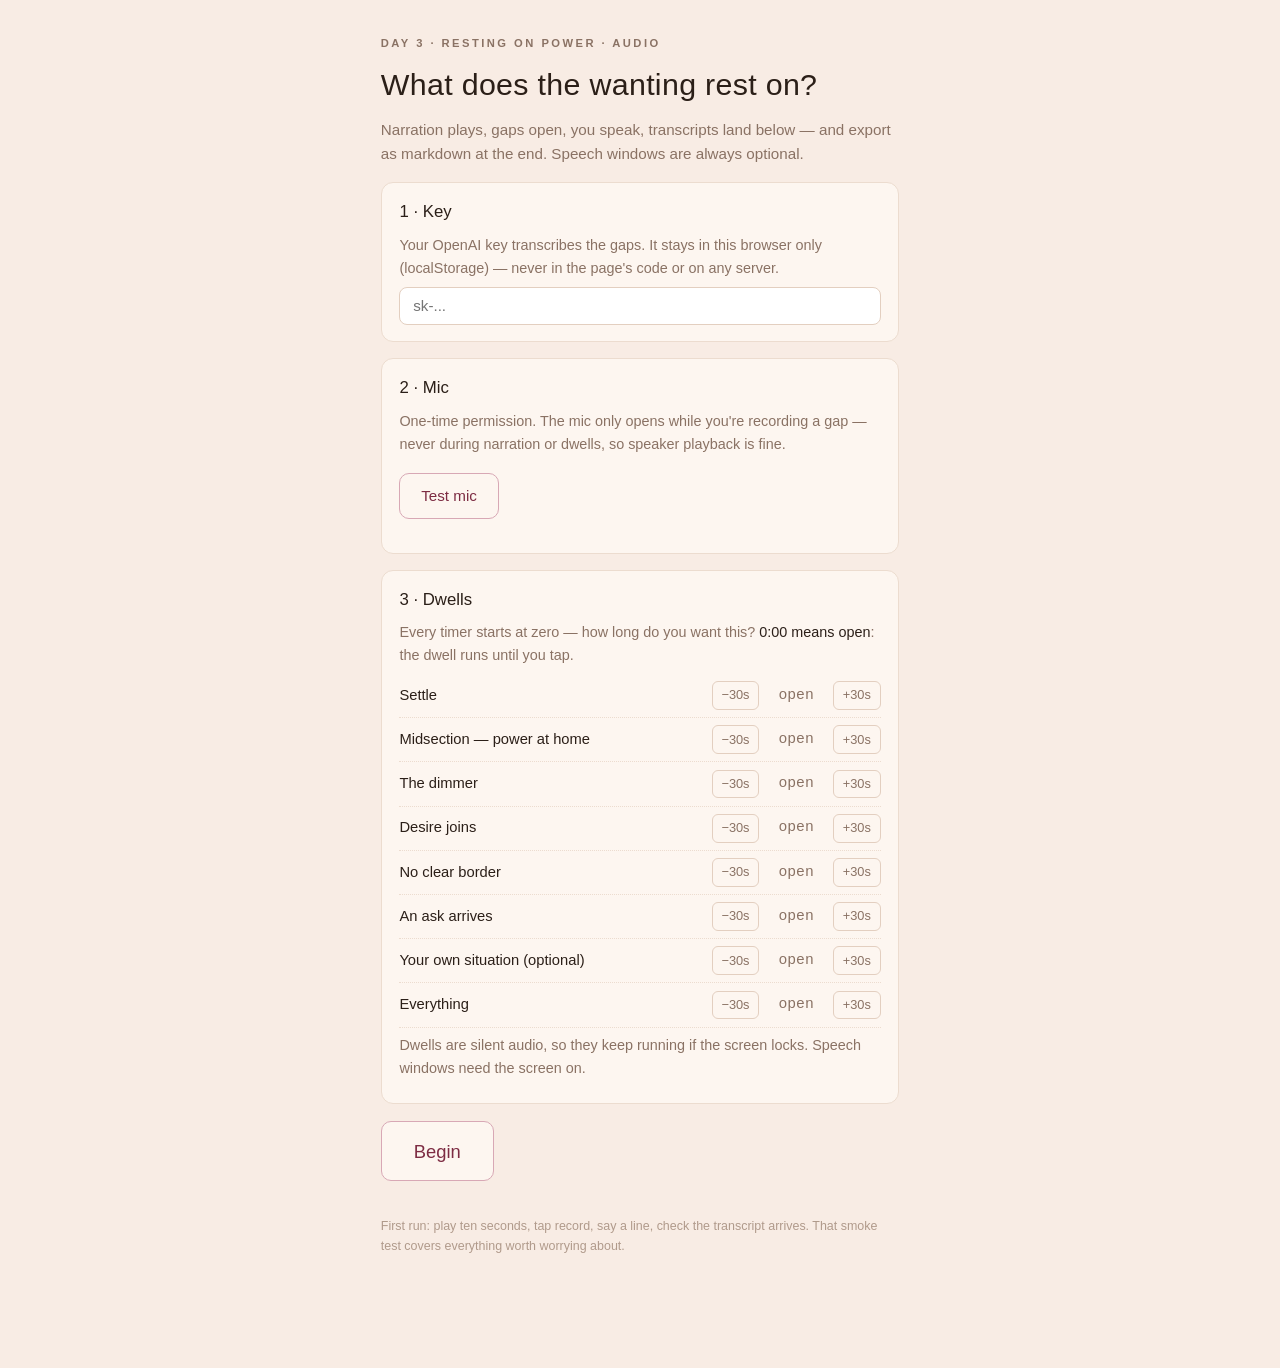
==== index.html @ 7ad9eacd "Day 3 audio player: page, script, build tooling Co-Authored-By: Claude Fable 5 <noreply@anthropic.co" ====
<!DOCTYPE html>
<html lang="en">
<head>
<meta charset="utf-8">
<meta name="viewport" content="width=device-width, initial-scale=1, viewport-fit=cover">
<meta name="robots" content="noindex, nofollow">
<title>Day 3 · audio</title>
<style>
:root{
  --bg:#f8ece4; --bg2:#fdf6f0; --bg3:#f1e0d4;
  --line:#e3cfc0; --line-soft:#ecdccf;
  --ink:#2b1f18; --dim:#8a7264; --faint:#b09a8b;
  --rose:#a63d5a; --rose-deep:#7d2c43; --rose-faint:#d8a8b5;
  --display:"Optima","Candara","Seravek",-apple-system,sans-serif;
  --sans:"Seravek","Avenir Next","Avenir",-apple-system,"Segoe UI",sans-serif;
  --serif:"Charter","Iowan Old Style",Georgia,serif;
  --mono:ui-monospace,"SF Mono",Menlo,monospace;
}
*{box-sizing:border-box;margin:0;padding:0}
html{background:var(--bg)}
body{font-family:var(--sans);color:var(--ink);line-height:1.6;font-size:16px;-webkit-font-smoothing:antialiased}
main{max-width:560px;margin:0 auto;padding:2.2rem 1.3rem 7rem}
button{font:inherit;color:inherit;background:none;border:none;cursor:pointer}
:focus-visible{outline:2px solid var(--rose);outline-offset:3px;border-radius:2px}
.eyebrow{font-size:.7rem;letter-spacing:.22em;text-transform:uppercase;color:var(--dim);font-weight:600}
h1{font-family:var(--display);font-weight:500;font-size:1.9rem;letter-spacing:.01em;margin:.4rem 0 .6rem}
.sub{color:var(--dim);font-size:.95rem;max-width:34em}
.screen{display:none}
.screen.on{display:block}
.card{background:var(--bg2);border:1px solid var(--line-soft);border-radius:12px;padding:1rem 1.1rem;margin:1rem 0}
.card h3{font-family:var(--display);font-weight:500;font-size:1.05rem;margin-bottom:.5rem}
.card p{font-size:.9rem;color:var(--dim);margin:.4rem 0}
input[type=password],input[type=text]{
  width:100%;padding:.6rem .8rem;border:1px solid var(--line);border-radius:8px;
  background:#fff;color:var(--ink);font-size:.95rem}
.btn{display:inline-block;font-size:.95rem;color:var(--rose-deep);border:1px solid var(--rose-faint);
  border-radius:10px;padding:.6rem 1.3rem;background:var(--bg2)}
.btn:hover{border-color:var(--rose-deep)}
.btn.big{font-size:1.15rem;padding:.9rem 2rem;font-family:var(--display)}
.btn.quiet{color:var(--dim);border-color:var(--line)}
.btn:disabled{opacity:.4;pointer-events:none}
.btnrow{display:flex;gap:.7rem;align-items:center;flex-wrap:wrap;margin:1.1rem 0}
.durrow{display:flex;align-items:center;gap:.5rem;padding:.45rem 0;border-bottom:1px dotted var(--line-soft);font-size:.92rem}
.durrow .lab{flex:1}
.durrow .val{font-family:var(--mono);min-width:3.6rem;text-align:center;color:var(--dim)}
.durrow button{font-size:.8rem;color:var(--dim);border:1px solid var(--line);border-radius:6px;padding:.2rem .55rem;background:var(--bg2)}
.durnote{color:var(--faint);font-size:.8rem;margin-top:.6rem}
#stage{min-height:9rem;display:flex;flex-direction:column;justify-content:center;align-items:center;
  text-align:center;background:var(--bg2);border:1px solid var(--line-soft);border-radius:14px;
  padding:1.6rem 1.2rem;margin:1.4rem 0}
#stage .big{font-family:var(--mono);font-size:2.4rem;color:var(--ink);letter-spacing:.04em}
#stage .word{font-family:var(--serif);font-size:1.05rem;color:var(--dim);max-width:26em}
#stage .rec{color:var(--rose-deep);font-weight:600;letter-spacing:.12em;text-transform:uppercase;font-size:.75rem}
@keyframes pulse{0%,100%{opacity:1}50%{opacity:.35}}
#stage .rec.live{animation:pulse 1.4s ease infinite}
.feed{margin-top:1.6rem}
.feed h3{font-size:.7rem;letter-spacing:.22em;text-transform:uppercase;color:var(--faint);font-weight:600;margin-bottom:.5rem}
.entry{border-left:2px solid var(--rose-faint);padding:.2rem 0 .2rem .9rem;margin:.9rem 0}
.entry .lab{font-size:.72rem;letter-spacing:.14em;text-transform:uppercase;color:var(--faint)}
.entry .txt{font-family:var(--serif);font-size:.98rem;line-height:1.6;margin-top:.2rem;min-height:1.2rem}
.entry .txt:focus{outline:none;background:var(--bg2);border-radius:6px}
.err{color:var(--rose-deep);font-size:.85rem;margin:.6rem 0}
#exporttext{width:100%;height:18rem;background:#fff;color:var(--ink);border:1px solid var(--line);
  border-radius:8px;padding:.9rem;font-family:var(--mono);font-size:.76rem;line-height:1.5;margin-top:1rem}
.foot{color:var(--faint);font-size:.78rem;margin-top:2.2rem}
</style>
</head>
<body>
<main>

<!-- ============ SETUP ============ -->
<section id="setup" class="screen on">
  <p class="eyebrow">Day 3 · resting on power · audio</p>
  <h1>What does the wanting rest on?</h1>
  <p class="sub">Narration plays, gaps open, you speak, transcripts land below — and export as markdown at the end. Speech windows are always optional.</p>

  <div class="card">
    <h3>1 · Key</h3>
    <p>Your OpenAI key transcribes the gaps. It stays in this browser only (localStorage) — never in the page's code or on any server.</p>
    <input type="password" id="keyin" placeholder="sk-..." autocomplete="off">
  </div>

  <div class="card">
    <h3>2 · Mic</h3>
    <p>One-time permission. The mic only opens while you're recording a gap — never during narration or dwells, so speaker playback is fine.</p>
    <div class="btnrow"><button class="btn" id="mictest">Test mic</button><span id="micstat" style="font-size:.85rem;color:var(--dim)"></span></div>
  </div>

  <div class="card">
    <h3>3 · Dwells</h3>
    <p>Every timer starts at zero — how long do you want this? <span style="color:var(--ink)">0:00 means open</span>: the dwell runs until you tap.</p>
    <div id="durs"></div>
    <p class="durnote">Dwells are silent audio, so they keep running if the screen locks. Speech windows need the screen on.</p>
  </div>

  <div class="btnrow">
    <button class="btn big" id="begin">Begin</button>
    <button class="btn quiet" id="resume" style="display:none">Resume session</button>
    <button class="btn quiet" id="restart" style="display:none">Start over</button>
  </div>
  <p class="foot">First run: play ten seconds, tap record, say a line, check the transcript arrives. That smoke test covers everything worth worrying about.</p>
</section>

<!-- ============ SESSION ============ -->
<section id="session" class="screen">
  <p class="eyebrow" id="crumb"></p>
  <h1 id="steptitle" style="font-size:1.5rem"></h1>
  <div id="stage"></div>
  <div class="btnrow">
    <button class="btn" id="bigbtn"></button>
    <button class="btn quiet" id="altbtn" style="display:none"></button>
    <button class="btn quiet" id="skipbtn">Skip →</button>
  </div>
  <div class="err" id="errbox" style="display:none"></div>
  <div class="feed"><h3>Transcripts this session</h3><div id="feed"></div></div>
</section>

<!-- ============ DONE ============ -->
<section id="done" class="screen">
  <p class="eyebrow">Day 3 · export</p>
  <h1>The day, in your words</h1>
  <p class="sub">Copy this into the course thread — same ritual as the artifact export. Entries are editable on the session screen before you export.</p>
  <textarea id="exporttext" readonly></textarea>
  <div class="btnrow">
    <button class="btn" id="copybtn">Copy</button>
    <button class="btn quiet" id="backbtn">← Back to session</button>
    <button class="btn quiet" id="newbtn">New session</button>
  </div>
</section>

</main>
<audio id="au" preload="auto" playsinline></audio>
<script>
(function(){
var NS='owaudio_d3_';
function save(k,v){try{localStorage.setItem(NS+k,v)}catch(e){}}
function load(k){try{return localStorage.getItem(NS+k)}catch(e){return null}}
function jload(k,d){try{return JSON.parse(load(k))||d}catch(e){return d}}
function fmt(s){s=Math.max(0,Math.round(s));return Math.floor(s/60)+':'+String(s%60).padStart(2,'0')}

/* ---------- flow ---------- */
function S(id,crumb,title){return {t:'say',id:id,crumb:crumb,title:title}}
function SPK(key,label,prompt,title,long){return {t:'speak',key:key,label:label,prompt:prompt,crumb:'Speech window',title:title,long:!!long}}
function DW(key,title){return {t:'dwell',key:key,crumb:'Dwell',title:title}}
var SEQ=[
 S('arrive','Arrive','Arrive'),
 S('soak_intro','Soak','Four voices, then yours'),
 S('soak1','Soak · 1 of 5','Blackstone — the real thing'),
 SPK('d3_soak1','✎ d3_soak1 · the real thing','prompt_generic','In your own words'),
 S('soak1_verify','Soak · 1 of 5','The verify'),
 S('soak2','Soak · 2 of 5','Blackstone — the counterfeit'),
 SPK('d3_soak2','✎ d3_soak2 · the counterfeit','prompt_generic','In your own words'),
 S('soak2_verify','Soak · 2 of 5','The verify'),
 S('soak3','Soak · 3 of 5','Chapman — “Power”'),
 SPK('d3_soak3','✎ d3_soak3 · Chapman, Power','prompt_generic','In your own words'),
 S('soak3_verify','Soak · 3 of 5','The verify'),
 S('soak4','Soak · 4 of 5','Chapman — wrathful practice'),
 SPK('d3_soak4','✎ d3_soak4 · wrathful','prompt_generic','In your own words'),
 S('soak4_verify','Soak · 4 of 5','The verify'),
 S('soak5','Soak · 5 of 5','The fifth voice is yours'),
 SPK('d3_soak5','✎ d3_soak5 · where does it land now','',  'Where does it land now?'),
 S('practice_intro','Practice','Midsection-anchored'),
 S('st_settle','Practice · 1 of 8','Settle'),
 DW('settle','Settle'),
 SPK('d3_st_settle','Settle — notes','prompt_generic','What showed up?'),
 S('st_power','Practice · 2 of 8','Midsection — power at home'),
 DW('power','Midsection — power at home'),
 SPK('d3_st_power','Power at home — notes','prompt_generic','What showed up?'),
 S('st_dimmer','Practice · 3 of 8','The dimmer'),
 DW('dimmer','The dimmer'),
 SPK('d3_st_dimmer','The dimmer — notes','prompt_dimmer','Intensifying vs. pushing'),
 S('st_blend','Practice · 4 of 8','Desire joins'),
 DW('blend','Desire joins'),
 SPK('d3_st_blend','Desire joins — notes','prompt_generic','What showed up?'),
 S('st_border','Practice · 5 of 8','No clear border'),
 DW('border','No clear border'),
 SPK('d3_st_border','No clear border — notes','prompt_border','What did the border turn out to be?'),
 S('st_ask','Practice · 6 of 8','An ask arrives'),
 DW('ask','An ask arrives'),
 SPK('d3_st_ask','An ask arrives — notes','prompt_ask','Did both wants stay visible?'),
 S('st_own','Practice · 7 of 8','Optional — your own situation'),
 DW('own','Your own situation'),
 SPK('d3_st_own','Your own situation — notes','prompt_generic','What held?'),
 S('st_everything','Practice · 8 of 8','Everything'),
 DW('everything','Everything'),
 SPK('d3_st_everything','Everything — notes','prompt_generic','What showed up?'),
 S('sayitback','Say it back','Ground, or push?'),
 SPK('d3_sayitback','✎ d3_sayitback · ground or push','','Ground, or push?',true),
 S('sayitback_sources','Say it back','The sources'),
 SPK('feedback','Feedback','prompt_feedback','For the build'),
 S('close','Close','The field note stays in the field')
];
var DWELLS=[['settle','Settle'],['power','Midsection — power at home'],['dimmer','The dimmer'],
 ['blend','Desire joins'],['border','No clear border'],['ask','An ask arrives'],
 ['own','Your own situation (optional)'],['everything','Everything']];

/* ---------- state ---------- */
var idx=Number(load('idx'))||0;
var tx=jload('tx',{});        // key -> {text, at}
var sat=jload('sat',{});      // dwell key -> seconds actually dwelt
var t0=Number(load('t0'))||0; // session epoch start
var au=document.getElementById('au');
var micStream=null, rec=null, chunks=[], recTimer=null, recStart=0, lastBlob=null, lastKey=null;
var dwellIv=null, dwellLoops=0, dwellStart=0, dwellOpen=false;

/* ---------- screens ---------- */
var scr={setup:document.getElementById('setup'),session:document.getElementById('session'),done:document.getElementById('done')};
function show(id){for(var k in scr)scr[k].classList.toggle('on',k===id);window.scrollTo(0,0)}

/* ---------- setup ---------- */
var keyin=document.getElementById('keyin');
keyin.value=localStorage.getItem('owaudio_key')||'';
keyin.addEventListener('change',function(){localStorage.setItem('owaudio_key',keyin.value.trim())});
document.getElementById('mictest').addEventListener('click',function(){
  var st=document.getElementById('micstat');st.textContent='asking…';
  navigator.mediaDevices.getUserMedia({audio:true}).then(function(s){
    s.getTracks().forEach(function(t){t.stop()});st.textContent='✓ mic works';
  }).catch(function(e){st.textContent='✗ '+e.name});
});
var dursEl=document.getElementById('durs');
DWELLS.forEach(function(d){
  var key=d[0],row=document.createElement('div');row.className='durrow';
  var cur=Number(load('dur_'+key))||0;
  row.innerHTML='<span class="lab">'+d[1]+'</span><button data-d="-30">−30s</button>'+
    '<span class="val">'+(cur?fmt(cur):'open')+'</span><button data-d="30">+30s</button>';
  row.querySelectorAll('button').forEach(function(b){
    b.addEventListener('click',function(){
      cur=Math.max(0,Math.min(1800,cur+Number(b.getAttribute('data-d'))));
      save('dur_'+key,String(cur));
      row.querySelector('.val').textContent=cur?fmt(cur):'open';
    });
  });
  dursEl.appendChild(row);
});
if(idx>0&&idx<SEQ.length){
  document.getElementById('resume').style.display='inline-block';
  document.getElementById('restart').style.display='inline-block';
}
document.getElementById('begin').addEventListener('click',function(){
  if(!localStorage.getItem('owaudio_key')){keyin.focus();return}
  resetSession();wake();show('session');go(0);
});
document.getElementById('resume').addEventListener('click',function(){wake();show('session');go(idx)});
document.getElementById('restart').addEventListener('click',function(){resetSession();renderFeed();
  document.getElementById('resume').style.display='none';document.getElementById('restart').style.display='none'});
function resetSession(){idx=0;tx={};sat={};t0=Date.now();
  save('idx','0');save('tx','{}');save('sat','{}');save('t0',String(t0))}

/* ---------- wake lock ---------- */
var wl=null;
function wake(){if(navigator.wakeLock)navigator.wakeLock.request('screen').then(function(l){wl=l}).catch(function(){})}
document.addEventListener('visibilitychange',function(){if(document.visibilityState==='visible'&&!scr.setup.classList.contains('on'))wake()});

/* ---------- session ui ---------- */
var crumb=document.getElementById('crumb'),title=document.getElementById('steptitle'),
    stage=document.getElementById('stage'),bigbtn=document.getElementById('bigbtn'),
    altbtn=document.getElementById('altbtn'),skipbtn=document.getElementById('skipbtn'),
    errbox=document.getElementById('errbox'),feed=document.getElementById('feed');
function setStage(html){stage.innerHTML=html}
function setButtons(main,mainFn,alt,altFn){
  bigbtn.textContent=main||'';bigbtn.style.display=main?'inline-block':'none';bigbtn.onclick=mainFn||null;
  altbtn.textContent=alt||'';altbtn.style.display=alt?'inline-block':'none';altbtn.onclick=altFn||null;
}
function err(msg){errbox.style.display=msg?'block':'none';errbox.textContent=msg||''}

function go(i){
  clearInterval(dwellIv);dwellIv=null;err('');
  if(i>=SEQ.length){finish();return}
  idx=i;save('idx',String(i));
  var st=SEQ[i];crumb.textContent=st.crumb;title.textContent=st.title;
  if(st.t==='say')doSay(st);
  else if(st.t==='dwell')doDwell(st);
  else doSpeak(st);
}
skipbtn.addEventListener('click',function(){au.pause();au.onended=null;stopRec(true);go(idx+1)});

/* ---------- narration ---------- */
function play(id,onend){au.onended=onend||null;au.src='audio/'+id+'.mp3';au.play().catch(function(e){err('Tap play — '+e.name)})}
function doSay(st){
  setStage('<span class="word">narration</span>');
  setButtons('Pause',function(){
    if(au.paused){au.play();bigbtn.textContent='Pause'}else{au.pause();bigbtn.textContent='Play'}
  },'Replay',function(){play(st.id,function(){go(idx+1)})});
  play(st.id,function(){go(idx+1)});
}

/* ---------- dwell: looped silence -> chime ---------- */
function doDwell(st){
  var dur=Number(load('dur_'+st.key))||0;dwellOpen=(dur===0);
  dwellLoops=0;dwellStart=Date.now();
  function tick(){
    var el=(Date.now()-dwellStart)/1000;
    setStage('<span class="big">'+(dwellOpen?fmt(el):fmt(Math.max(0,dur-el)))+'</span>'+
      '<span class="word">'+(dwellOpen?'open dwell — end when you want':'the chime is permission, not a demand')+'</span>');
    if(!dwellOpen&&el>=dur){endDwell(st)}
  }
  dwellIv=setInterval(tick,500);tick();
  setButtons(dwellOpen?'End dwell':'End early',function(){endDwell(st)},null,null);
  loopSilence();
}
function loopSilence(){au.onended=function(){dwellLoops++;loopSilence()};au.src='audio/silence30.mp3';au.play().catch(function(){})}
function endDwell(st){
  clearInterval(dwellIv);dwellIv=null;au.onended=null;
  sat[st.key]=Math.round((Date.now()-dwellStart)/1000);save('sat',JSON.stringify(sat));
  au.src='audio/chime.mp3';
  au.onended=function(){go(idx+1)};
  au.play().catch(function(){go(idx+1)});
}

/* ---------- speech windows ---------- */
function doSpeak(st){
  lastKey=st.key;lastBlob=null;
  function idle(){
    var existing=tx[st.key];
    setStage('<span class="word">'+st.title+(existing?'<br><em>already answered — record again to replace</em>':'')+'</span>');
    setButtons('● Record',startRec,'Continue →',function(){go(idx+1)});
  }
  if(st.prompt){play(st.prompt,idle);setStage('<span class="word">…</span>');setButtons(null,null,null,null)}
  else idle();

  function startRec(){
    err('');
    navigator.mediaDevices.getUserMedia({audio:true}).then(function(s){
      micStream=s;chunks=[];
      var mime=['audio/mp4','audio/webm;codecs=opus','audio/webm'].find(function(m){return window.MediaRecorder&&MediaRecorder.isTypeSupported(m)})||'';
      rec=new MediaRecorder(s,mime?{mimeType:mime}:undefined);
      rec.ondataavailable=function(e){if(e.data.size)chunks.push(e.data)};
      rec.onstop=function(){
        micStream.getTracks().forEach(function(t){t.stop()});micStream=null;
        var blob=new Blob(chunks,{type:rec.mimeType||'audio/webm'});
        if(blob.size<1200){idle();return}
        lastBlob=blob;transcribe(blob,st);
      };
      recStart=Date.now();rec.start();
      recTimer=setInterval(function(){
        var el=(Date.now()-recStart)/1000;
        setStage('<span class="rec live">● recording</span><span class="big">'+fmt(el)+'</span>');
        if(el>=180)stopRec();
      },400);
      setStage('<span class="rec live">● recording</span><span class="big">0:00</span>');
      setButtons('⏹ Stop',function(){stopRec()},null,null);
    }).catch(function(e){err('Mic: '+e.name)});
  }
}
function stopRec(silent){
  clearInterval(recTimer);recTimer=null;
  if(rec&&rec.state!=='inactive'){if(silent)rec.onstop=function(){if(micStream){micStream.getTracks().forEach(function(t){t.stop()});micStream=null}};rec.stop()}
  rec=silent?null:rec;
}
function transcribe(blob,st){
  setStage('<span class="word">transcribing…</span>');setButtons(null,null,null,null);
  var key=localStorage.getItem('owaudio_key');
  var ext=(blob.type.indexOf('mp4')>-1)?'mp4':'webm';
  var fd=new FormData();
  fd.append('file',blob,'clip.'+ext);
  fd.append('model','whisper-1');
  fd.append('language','en');
  fd.append('temperature','0');
  fd.append('prompt','Owning wanting course. Blackstone, Chapman, Hudson, midsection, facsimile, counterfeit, ferocity, wrathful, dantien, kua, desire settling on power, the dimmer, no clear border.');
  fetch('https://api.openai.com/v1/audio/transcriptions',{method:'POST',headers:{'Authorization':'Bearer '+key},body:fd})
  .then(function(r){if(!r.ok)return r.text().then(function(t){throw new Error(r.status+' '+t.slice(0,120))});return r.json()})
  .then(function(j){
    tx[st.key]={text:(j.text||'').trim(),at:Math.round((Date.now()-t0)/1000)};
    save('tx',JSON.stringify(tx));renderFeed();
    setStage('<span class="word">✓ landed below — edit it there if needed</span>');
    setButtons('Continue →',function(){go(idx+1)},'Re-record',function(){go(idx)});
  })
  .catch(function(e){
    err('Transcription failed: '+e.message);
    setStage('<span class="word">the recording is still here</span>');
    setButtons('Retry',function(){transcribe(blob,st)},'Type instead',function(){
      tx[st.key]={text:'',at:Math.round((Date.now()-t0)/1000)};save('tx',JSON.stringify(tx));
      renderFeed();err('');
      setStage('<span class="word">type into the entry below, then continue</span>');
      setButtons('Continue →',function(){go(idx+1)},null,null);
    });
  });
}

/* ---------- transcript feed ---------- */
function labelFor(key){
  var s=SEQ.find(function(x){return x.t==='speak'&&x.key===key});return s?s.label:key;
}
function renderFeed(){
  feed.innerHTML='';
  Object.keys(tx).forEach(function(k){
    var e=document.createElement('div');e.className='entry';
    e.innerHTML='<div class="lab">'+labelFor(k)+' · at '+fmt(tx[k].at)+'</div>'+
      '<div class="txt" contenteditable="true"></div>';
    var t=e.querySelector('.txt');t.textContent=tx[k].text;
    t.addEventListener('input',function(){tx[k].text=t.textContent;save('tx',JSON.stringify(tx))});
    feed.appendChild(e);
  });
}
renderFeed();

/* ---------- export ---------- */
function buildExport(){
  var out=['## Day 3 · Resting on power — audio session export ('+new Date().toISOString().slice(0,10)+')',''];
  DWELLS.forEach(function(d){
    var k=d[0],note=tx['d3_st_'+k];
    if(!sat[k]&&!(note&&note.text))return;
    out.push('**'+d[1].replace(' (optional)','')+'**'+(sat[k]?' — ✓ sat ('+fmt(sat[k])+')':''));
    if(note&&note.text)out.push(note.text);
    out.push('');
  });
  ['d3_soak1','d3_soak2','d3_soak3','d3_soak4','d3_soak5','d3_sayitback'].forEach(function(k){
    if(tx[k]&&tx[k].text){out.push('**✎ '+k+'** · at '+fmt(tx[k].at),tx[k].text,'')}
  });
  if(tx.feedback&&tx.feedback.text){out.push('**Feedback**',tx.feedback.text,'')}
  return out.join('\n');
}
function finish(){document.getElementById('exporttext').value=buildExport();show('done')}
document.getElementById('copybtn').addEventListener('click',function(){
  var ta=document.getElementById('exporttext');ta.select();
  try{navigator.clipboard.writeText(ta.value)}catch(e){document.execCommand('copy')}
  this.textContent='Copied ✓';var b=this;setTimeout(function(){b.textContent='Copy'},1800);
});
document.getElementById('backbtn').addEventListener('click',function(){show('session');go(Math.min(idx,SEQ.length-1))});
document.getElementById('newbtn').addEventListener('click',function(){resetSession();renderFeed();show('setup')});
})();
</script>
</body>
</html>
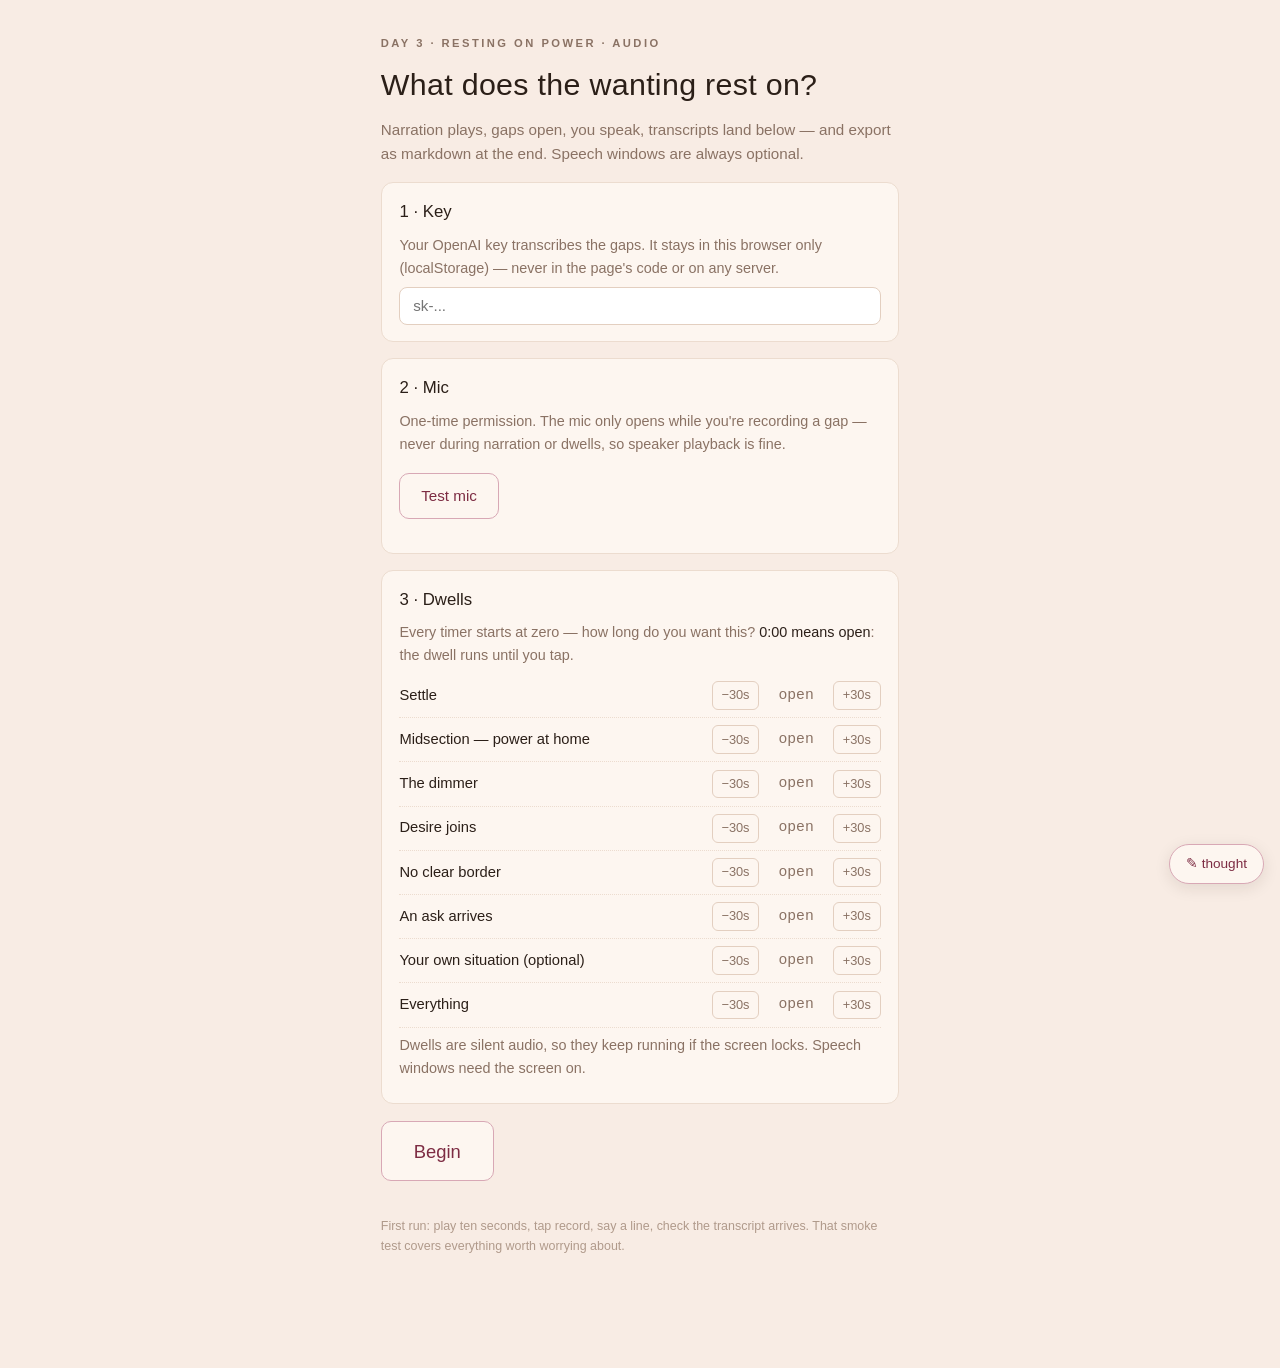
==== commit 100a51d9: "Traveling pen: pause anywhere, type/paste or record a thought; lands in feed + export Co-Authored-By" ====
--- a/index.html
+++ b/index.html
@@ -63,6 +63,18 @@
 #exporttext{width:100%;height:18rem;background:#fff;color:var(--ink);border:1px solid var(--line);
   border-radius:8px;padding:.9rem;font-family:var(--mono);font-size:.76rem;line-height:1.5;margin-top:1rem}
 .foot{color:var(--faint);font-size:.78rem;margin-top:2.2rem}
+#notedock{position:fixed;right:1rem;bottom:1rem;z-index:8;width:min(340px,calc(100vw - 2rem));
+  display:flex;flex-direction:column;align-items:flex-end;gap:.5rem}
+#notebtn{font-size:.85rem;color:var(--rose-deep);border:1px solid var(--rose-faint);border-radius:999px;
+  padding:.5rem 1rem;background:var(--bg2);box-shadow:0 4px 16px rgba(43,31,24,.10)}
+#notepanel{width:100%;background:var(--bg2);border:1px solid var(--line);border-radius:12px;
+  padding:.8rem;box-shadow:0 6px 24px rgba(43,31,24,.12)}
+#notepen{min-height:4.5rem;max-height:34vh;overflow:auto;background:#fff;border:1px dashed var(--line);
+  border-radius:8px;padding:.7rem .8rem;font-size:.95rem;line-height:1.55;color:var(--ink)}
+#notepen:focus{outline:none;border-color:var(--rose);border-style:solid}
+#notepen:empty::before{content:attr(data-ph);color:var(--faint)}
+#notepanel .btnrow{margin:.7rem 0 0}
+#notepanel .btn{padding:.4rem .9rem;font-size:.85rem}
 </style>
 </head>
 <body>
@@ -129,6 +141,21 @@
 </section>
 
 </main>
+
+<!-- traveling pen — available at any step -->
+<div id="notedock" hidden>
+  <div id="notepanel" hidden>
+    <div id="notepen" contenteditable="true" data-ph="type or paste — or record"></div>
+    <div class="btnrow">
+      <button class="btn" id="noterec">● Record</button>
+      <button class="btn" id="notesave">Save</button>
+      <button class="btn quiet" id="notecancel">Cancel</button>
+    </div>
+    <div class="err" id="noteerr" style="display:none"></div>
+  </div>
+  <button id="notebtn">✎ thought</button>
+</div>
+
 <audio id="au" preload="auto" playsinline></audio>
 <script>
 (function(){
@@ -205,7 +232,8 @@
 
 /* ---------- screens ---------- */
 var scr={setup:document.getElementById('setup'),session:document.getElementById('session'),done:document.getElementById('done')};
-function show(id){for(var k in scr)scr[k].classList.toggle('on',k===id);window.scrollTo(0,0)}
+function show(id){for(var k in scr)scr[k].classList.toggle('on',k===id);
+  document.getElementById('notedock').hidden=(id!=='session');window.scrollTo(0,0)}
 
 /* ---------- setup ---------- */
 var keyin=document.getElementById('keyin');
@@ -347,8 +375,7 @@
   if(rec&&rec.state!=='inactive'){if(silent)rec.onstop=function(){if(micStream){micStream.getTracks().forEach(function(t){t.stop()});micStream=null}};rec.stop()}
   rec=silent?null:rec;
 }
-function transcribe(blob,st){
-  setStage('<span class="word">transcribing…</span>');setButtons(null,null,null,null);
+function whisper(blob){
   var key=localStorage.getItem('owaudio_key');
   var ext=(blob.type.indexOf('mp4')>-1)?'mp4':'webm';
   var fd=new FormData();
@@ -357,10 +384,15 @@
   fd.append('language','en');
   fd.append('temperature','0');
   fd.append('prompt','Owning wanting course. Blackstone, Chapman, Hudson, midsection, facsimile, counterfeit, ferocity, wrathful, dantien, kua, desire settling on power, the dimmer, no clear border.');
-  fetch('https://api.openai.com/v1/audio/transcriptions',{method:'POST',headers:{'Authorization':'Bearer '+key},body:fd})
-  .then(function(r){if(!r.ok)return r.text().then(function(t){throw new Error(r.status+' '+t.slice(0,120))});return r.json()})
-  .then(function(j){
-    tx[st.key]={text:(j.text||'').trim(),at:Math.round((Date.now()-t0)/1000)};
+  return fetch('https://api.openai.com/v1/audio/transcriptions',{method:'POST',headers:{'Authorization':'Bearer '+key},body:fd})
+    .then(function(r){if(!r.ok)return r.text().then(function(t){throw new Error(r.status+' '+t.slice(0,120))});return r.json()})
+    .then(function(j){return (j.text||'').trim()});
+}
+function transcribe(blob,st){
+  setStage('<span class="word">transcribing…</span>');setButtons(null,null,null,null);
+  whisper(blob)
+  .then(function(text){
+    tx[st.key]={text:text,at:Math.round((Date.now()-t0)/1000)};
     save('tx',JSON.stringify(tx));renderFeed();
     setStage('<span class="word">✓ landed below — edit it there if needed</span>');
     setButtons('Continue →',function(){go(idx+1)},'Re-record',function(){go(idx)});
@@ -377,6 +409,58 @@
   });
 }
 
+/* ---------- traveling pen: pause anywhere, type/paste or record ---------- */
+var notebtn=document.getElementById('notebtn'),notepanel=document.getElementById('notepanel'),
+    notepen=document.getElementById('notepen'),noteerr=document.getElementById('noteerr'),
+    pausedByNote=false,nStream=null,nRec=null;
+function noteErr(m){noteerr.style.display=m?'block':'none';noteerr.textContent=m||''}
+notebtn.addEventListener('click',function(){
+  if(!notepanel.hidden){closeNote(false);return}
+  pausedByNote=(!au.paused&&SEQ[idx]&&SEQ[idx].t!=='dwell');
+  if(pausedByNote){au.pause();if(SEQ[idx].t==='say')bigbtn.textContent='Play'}
+  notepanel.hidden=false;notebtn.textContent='✕ close';notepen.focus();
+});
+document.getElementById('notecancel').addEventListener('click',function(){closeNote(false)});
+document.getElementById('notesave').addEventListener('click',function(){closeNote(true)});
+function closeNote(saveIt){
+  stopNoteRec();
+  if(saveIt){
+    var t=notepen.innerText.trim();
+    if(t){
+      var k='note_'+Date.now();
+      tx[k]={text:t,at:Math.round((Date.now()-t0)/1000),label:(SEQ[idx]?SEQ[idx].title:'')};
+      save('tx',JSON.stringify(tx));renderFeed();
+    }
+  }
+  notepen.textContent='';noteErr('');notepanel.hidden=true;notebtn.textContent='✎ thought';
+  if(pausedByNote){au.play().catch(function(){});if(SEQ[idx]&&SEQ[idx].t==='say')bigbtn.textContent='Pause'}
+  pausedByNote=false;
+}
+function stopNoteRec(){if(nRec&&nRec.state!=='inactive')nRec.stop();else if(nStream){nStream.getTracks().forEach(function(t){t.stop()});nStream=null}}
+document.getElementById('noterec').addEventListener('click',function(){
+  var b=this;
+  if(nRec&&nRec.state==='recording'){nRec.stop();return}
+  noteErr('');
+  navigator.mediaDevices.getUserMedia({audio:true}).then(function(s){
+    nStream=s;var chunks2=[];
+    var mime=['audio/mp4','audio/webm;codecs=opus','audio/webm'].find(function(m){return window.MediaRecorder&&MediaRecorder.isTypeSupported(m)})||'';
+    nRec=new MediaRecorder(s,mime?{mimeType:mime}:undefined);
+    nRec.ondataavailable=function(e){if(e.data.size)chunks2.push(e.data)};
+    nRec.onstop=function(){
+      nStream.getTracks().forEach(function(t){t.stop()});nStream=null;
+      b.textContent='● Record';
+      var blob=new Blob(chunks2,{type:nRec.mimeType||'audio/webm'});nRec=null;
+      if(blob.size<1200)return;
+      b.textContent='…transcribing';
+      whisper(blob).then(function(text){
+        b.textContent='● Record';
+        notepen.textContent=(notepen.innerText.trim()?notepen.innerText.trim()+' ':'')+text;
+      }).catch(function(e){b.textContent='● Record';noteErr('Transcription failed: '+e.message)});
+    };
+    nRec.start();b.textContent='⏹ Stop';
+  }).catch(function(e){noteErr('Mic: '+e.name)});
+});
+
 /* ---------- transcript feed ---------- */
 function labelFor(key){
   var s=SEQ.find(function(x){return x.t==='speak'&&x.key===key});return s?s.label:key;
@@ -385,7 +469,7 @@
   feed.innerHTML='';
   Object.keys(tx).forEach(function(k){
     var e=document.createElement('div');e.className='entry';
-    e.innerHTML='<div class="lab">'+labelFor(k)+' · at '+fmt(tx[k].at)+'</div>'+
+    e.innerHTML='<div class="lab">'+(k.indexOf('note_')===0?('✎ thought · during '+(tx[k].label||'—')):labelFor(k))+' · at '+fmt(tx[k].at)+'</div>'+
       '<div class="txt" contenteditable="true"></div>';
     var t=e.querySelector('.txt');t.textContent=tx[k].text;
     t.addEventListener('input',function(){tx[k].text=t.textContent;save('tx',JSON.stringify(tx))});
@@ -407,6 +491,9 @@
   ['d3_soak1','d3_soak2','d3_soak3','d3_soak4','d3_soak5','d3_sayitback'].forEach(function(k){
     if(tx[k]&&tx[k].text){out.push('**✎ '+k+'** · at '+fmt(tx[k].at),tx[k].text,'')}
   });
+  Object.keys(tx).forEach(function(k){
+    if(k.indexOf('note_')===0&&tx[k].text){out.push('**✎ thought · during '+(tx[k].label||'—')+' · at '+fmt(tx[k].at)+'**',tx[k].text,'')}
+  });
   if(tx.feedback&&tx.feedback.text){out.push('**Feedback**',tx.feedback.text,'')}
   return out.join('\n');
 }
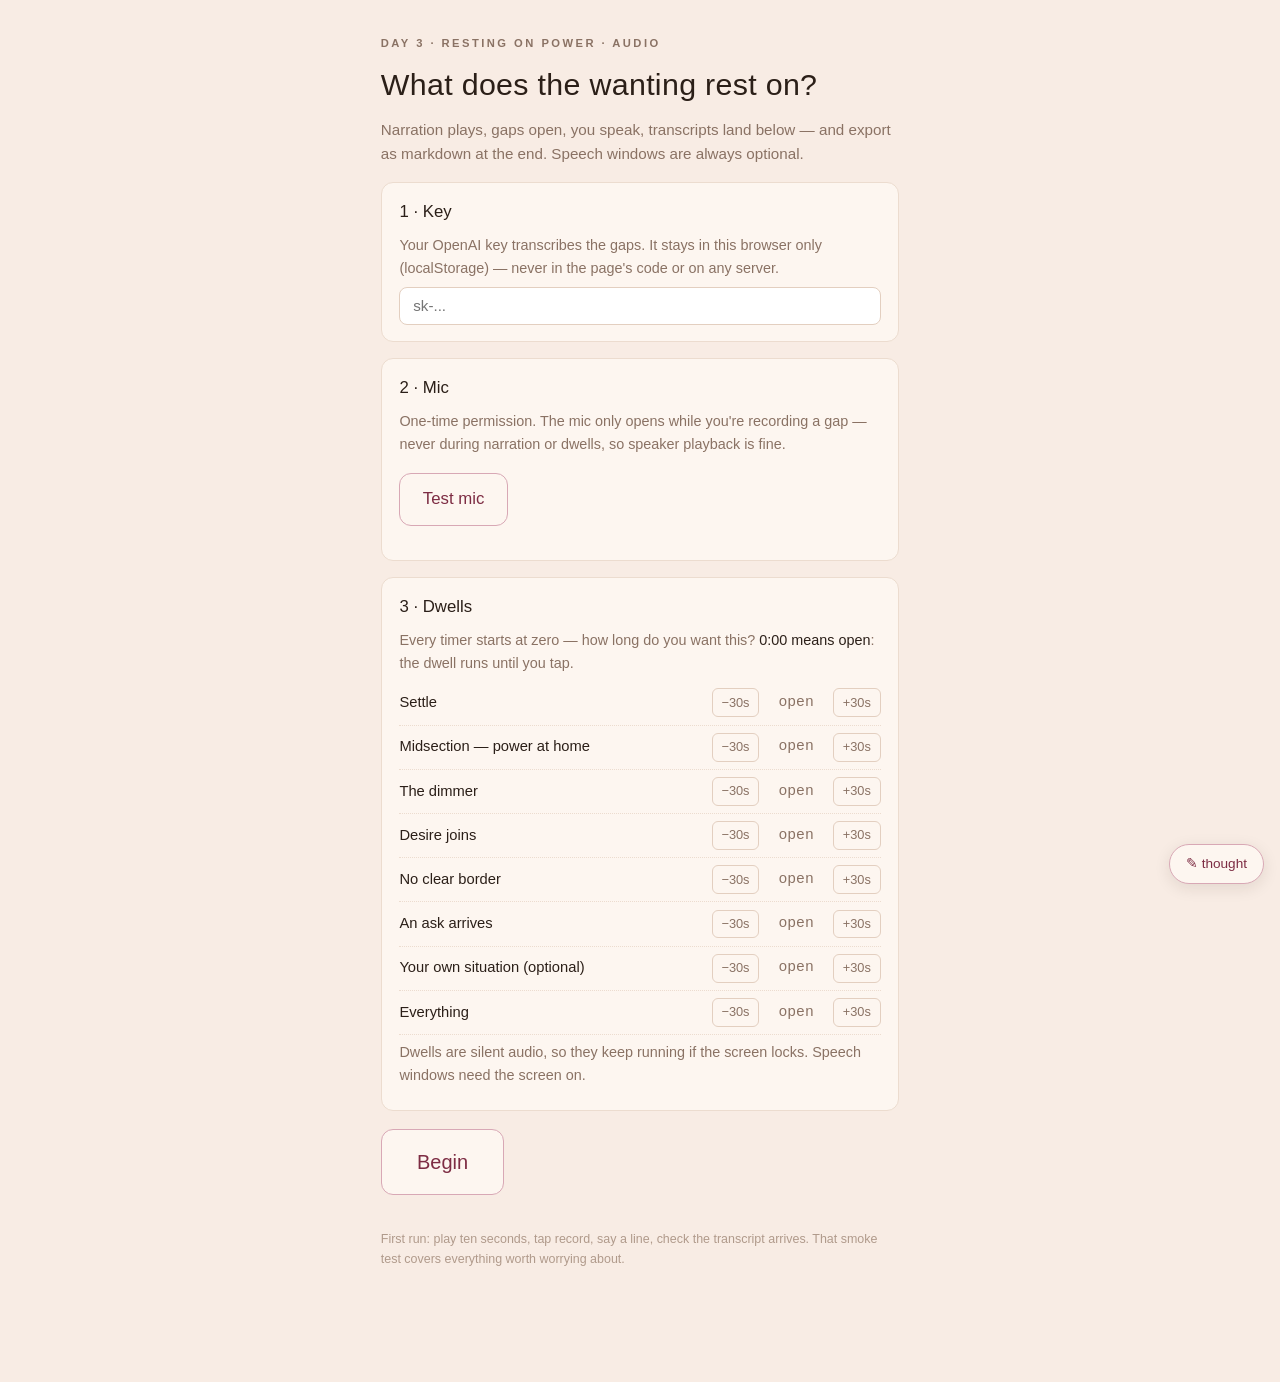
==== commit ab27540a: "Bigger touch targets; session clock + sat total + all-time practiced tally; gate-maker script (unuse" ====
--- a/index.html
+++ b/index.html
@@ -33,10 +33,13 @@
 input[type=password],input[type=text]{
   width:100%;padding:.6rem .8rem;border:1px solid var(--line);border-radius:8px;
   background:#fff;color:var(--ink);font-size:.95rem}
-.btn{display:inline-block;font-size:.95rem;color:var(--rose-deep);border:1px solid var(--rose-faint);
-  border-radius:10px;padding:.6rem 1.3rem;background:var(--bg2)}
+.btn{display:inline-block;font-size:1.05rem;color:var(--rose-deep);border:1px solid var(--rose-faint);
+  border-radius:12px;padding:.75rem 1.4rem;background:var(--bg2)}
 .btn:hover{border-color:var(--rose-deep)}
-.btn.big{font-size:1.15rem;padding:.9rem 2rem;font-family:var(--display)}
+.btn.big{font-size:1.25rem;padding:1rem 2.2rem;font-family:var(--display)}
+#session .btnrow .btn{font-size:1.15rem;padding:.95rem 1.5rem}
+#session #bigbtn{flex:1 1 auto;min-height:3.4rem}
+#clockline{font-family:var(--mono);font-size:.78rem;color:var(--dim);margin:.2rem 0 0;letter-spacing:.04em}
 .btn.quiet{color:var(--dim);border-color:var(--line)}
 .btn:disabled{opacity:.4;pointer-events:none}
 .btnrow{display:flex;gap:.7rem;align-items:center;flex-wrap:wrap;margin:1.1rem 0}
@@ -48,7 +51,7 @@
 #stage{min-height:9rem;display:flex;flex-direction:column;justify-content:center;align-items:center;
   text-align:center;background:var(--bg2);border:1px solid var(--line-soft);border-radius:14px;
   padding:1.6rem 1.2rem;margin:1.4rem 0}
-#stage .big{font-family:var(--mono);font-size:2.4rem;color:var(--ink);letter-spacing:.04em}
+#stage .big{font-family:var(--mono);font-size:3rem;color:var(--ink);letter-spacing:.04em}
 #stage .word{font-family:var(--serif);font-size:1.05rem;color:var(--dim);max-width:26em}
 #stage .rec{color:var(--rose-deep);font-weight:600;letter-spacing:.12em;text-transform:uppercase;font-size:.75rem}
 @keyframes pulse{0%,100%{opacity:1}50%{opacity:.35}}
@@ -85,6 +88,7 @@
   <p class="eyebrow">Day 3 · resting on power · audio</p>
   <h1>What does the wanting rest on?</h1>
   <p class="sub">Narration plays, gaps open, you speak, transcripts land below — and export as markdown at the end. Speech windows are always optional.</p>
+  <p class="sub" id="totals" style="margin-top:.5rem;font-family:var(--mono);font-size:.8rem"></p>
 
   <div class="card">
     <h3>1 · Key</h3>
@@ -117,6 +121,7 @@
 <section id="session" class="screen">
   <p class="eyebrow" id="crumb"></p>
   <h1 id="steptitle" style="font-size:1.5rem"></h1>
+  <div id="clockline">session <span id="clock">0:00</span> · sat <span id="satsum">0:00</span></div>
   <div id="stage"></div>
   <div class="btnrow">
     <button class="btn" id="bigbtn"></button>
@@ -264,6 +269,18 @@
   document.getElementById('resume').style.display='inline-block';
   document.getElementById('restart').style.display='inline-block';
 }
+function satTotal(){var s=0;for(var k in sat)s+=sat[k]||0;return s}
+(function(){
+  var sessions=jload('sessions',{}),n=0,dur=0,satd=0;
+  for(var k in sessions){n++;dur+=sessions[k].dur||0;satd+=sessions[k].sat||0}
+  if(n)document.getElementById('totals').textContent=
+    'practiced here: '+fmt(dur)+' across '+n+' session'+(n>1?'s':'')+' · '+fmt(satd)+' in dwells';
+})();
+setInterval(function(){
+  if(!scr.session.classList.contains('on')||!t0)return;
+  document.getElementById('clock').textContent=fmt((Date.now()-t0)/1000);
+  document.getElementById('satsum').textContent=fmt(satTotal());
+},1000);
 document.getElementById('begin').addEventListener('click',function(){
   if(!localStorage.getItem('owaudio_key')){keyin.focus();return}
   resetSession();wake();show('session');go(0);
@@ -480,7 +497,8 @@
 
 /* ---------- export ---------- */
 function buildExport(){
-  var out=['## Day 3 · Resting on power — audio session export ('+new Date().toISOString().slice(0,10)+')',''];
+  var out=['## Day 3 · Resting on power — audio session export ('+new Date().toISOString().slice(0,10)+')',
+    '*session '+fmt((Date.now()-t0)/1000)+' · dwells sat '+fmt(satTotal())+'*',''];
   DWELLS.forEach(function(d){
     var k=d[0],note=tx['d3_st_'+k];
     if(!sat[k]&&!(note&&note.text))return;
@@ -497,7 +515,12 @@
   if(tx.feedback&&tx.feedback.text){out.push('**Feedback**',tx.feedback.text,'')}
   return out.join('\n');
 }
-function finish(){document.getElementById('exporttext').value=buildExport();show('done')}
+function finish(){
+  var sessions=jload('sessions',{});
+  sessions[t0]={dur:Math.round((Date.now()-t0)/1000),sat:satTotal()};
+  save('sessions',JSON.stringify(sessions));
+  document.getElementById('exporttext').value=buildExport();show('done');
+}
 document.getElementById('copybtn').addEventListener('click',function(){
   var ta=document.getElementById('exporttext');ta.select();
   try{navigator.clipboard.writeText(ta.value)}catch(e){document.execCommand('copy')}
